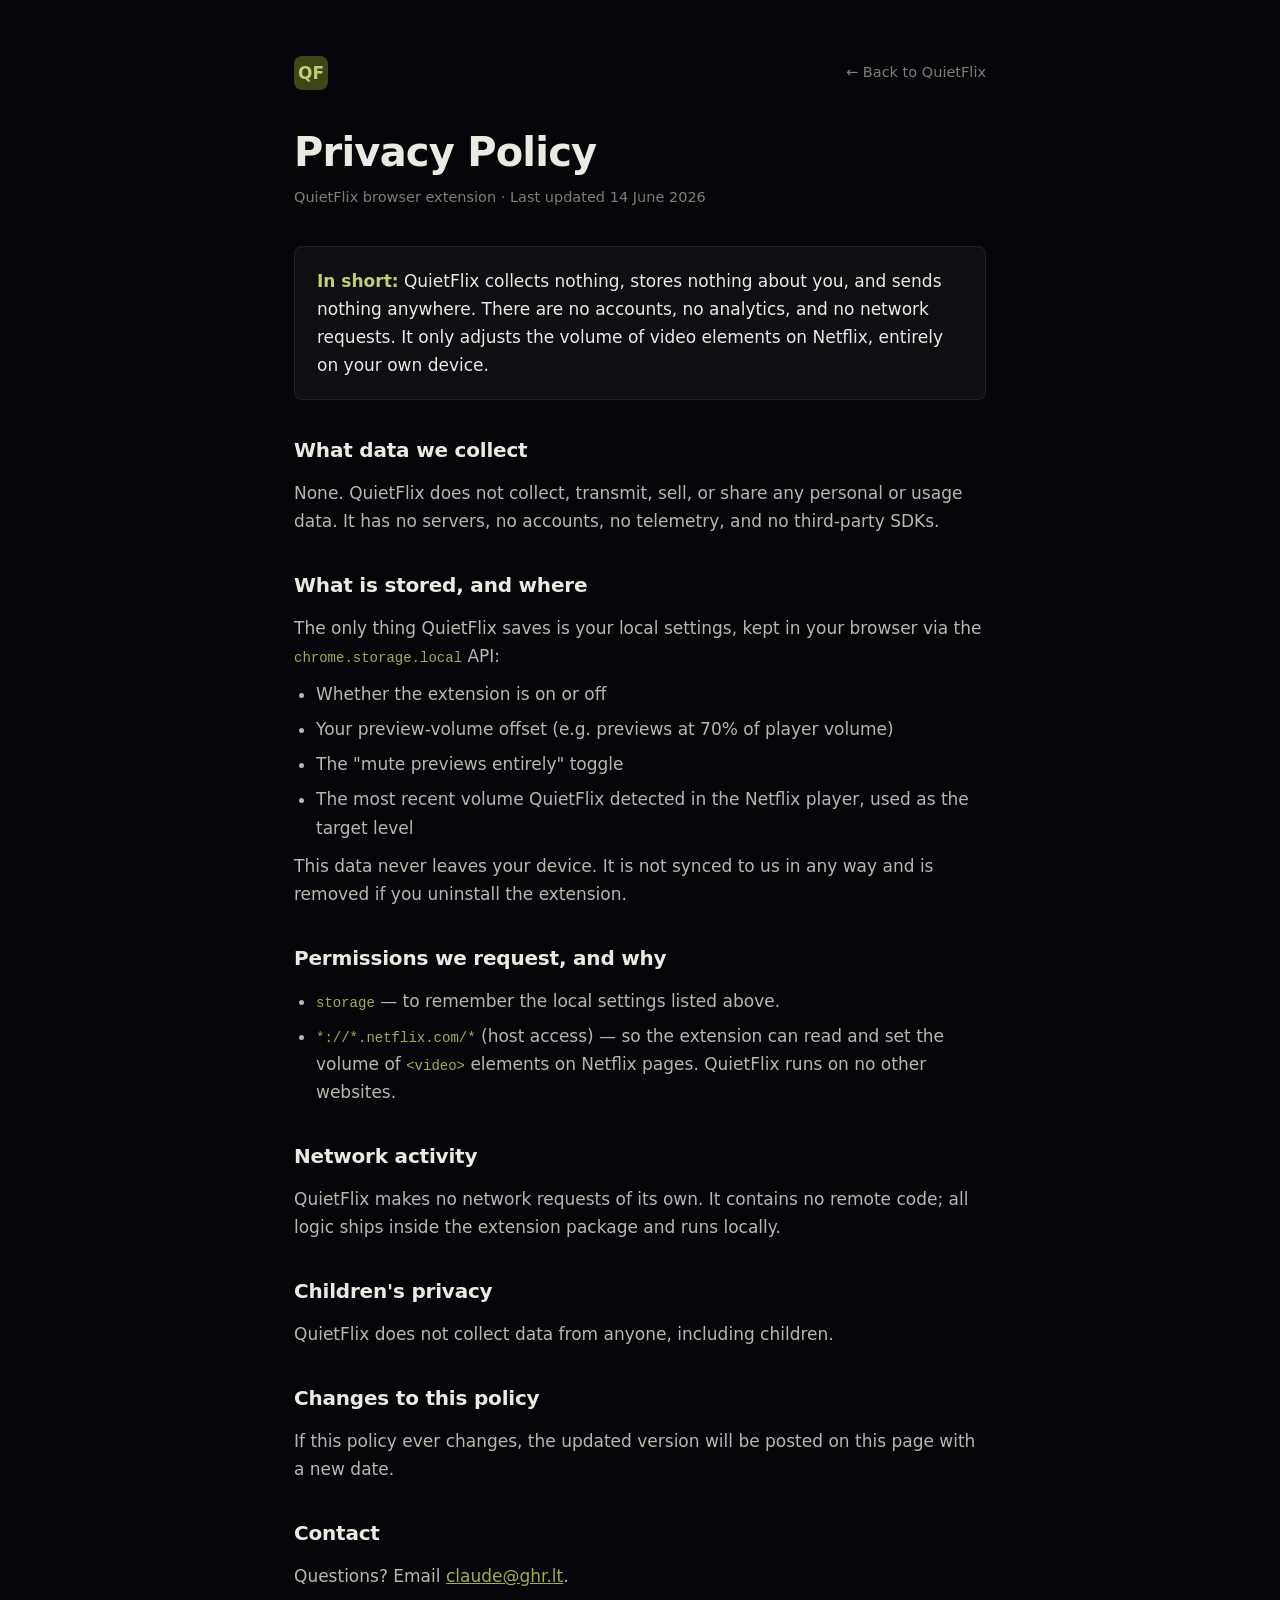
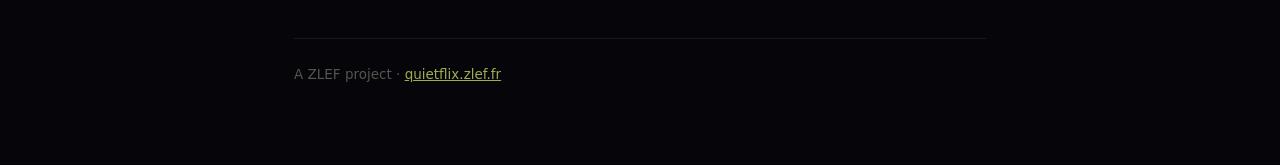
==== public/privacy.html @ c955b097 "feat: Chrome Web Store submission kit + privacy policy Upload-ready package (store/quietflix-1.0.0.z" ====
<!DOCTYPE html>
<html lang="en">
<head>
  <meta charset="utf-8">
  <!--zlef-seo-->
  <meta name="description" content="QuietFlix privacy policy — the Chrome extension collects no data, has no accounts, and makes no network requests. Everything stays in your browser.">
  <meta name="robots" content="index, follow">
  <link rel="canonical" href="https://quietflix.zlef.fr/privacy">
  <meta name="theme-color" content="#06060a">
  <meta name="color-scheme" content="dark">
  <link rel="icon" href="https://assets.zlef.fr/favicon.svg" type="image/svg+xml">
  <link rel="icon" href="https://assets.zlef.fr/favicon.ico" sizes="any">
  <link rel="apple-touch-icon" href="https://assets.zlef.fr/apple-touch-icon.png">
  <link rel="manifest" href="https://assets.zlef.fr/site.webmanifest">
  <meta property="og:type" content="website">
  <meta property="og:site_name" content="ZLEF">
  <meta property="og:title" content="QuietFlix — Privacy Policy">
  <meta property="og:description" content="QuietFlix collects no data, has no accounts, and makes no network requests. Everything stays in your browser.">
  <meta property="og:url" content="https://quietflix.zlef.fr/privacy">
  <meta property="og:image" content="https://assets.zlef.fr/og-default.png">
  <meta property="og:image:width" content="1200">
  <meta property="og:image:height" content="630">
  <meta name="twitter:card" content="summary_large_image">
  <meta name="twitter:title" content="QuietFlix — Privacy Policy">
  <meta name="twitter:description" content="QuietFlix collects no data, has no accounts, and makes no network requests.">
  <meta name="twitter:image" content="https://assets.zlef.fr/og-default.png">
  <!--/zlef-seo-->
  <title>QuietFlix — Privacy Policy</title>
  <link rel="stylesheet" href="https://da.zlef.fr/tokens.css">
  <style>
    * { box-sizing: border-box; margin: 0; padding: 0; }
    body { background: var(--zl-bg,#06060a); color: var(--zl-text,#e9eae2);
      font-family: system-ui,-apple-system,"Segoe UI",Roboto,Helvetica,Arial,sans-serif;
      font-size: 17px; line-height: 1.65; -webkit-font-smoothing: antialiased; }
    .wrap { max-width: 740px; margin: 0 auto; padding: 56px 24px 80px; }
    .top { display: flex; align-items: center; gap: 12px; margin-bottom: 40px; }
    .logo { width: 34px; height: 34px; border-radius: 8px; background: var(--zl-olive-base,#3e4618);
      color: var(--zl-olive-bright,#bdce74); display: flex; align-items: center; justify-content: center;
      font-size: 17px; font-weight: 700; }
    .top a { margin-left: auto; color: var(--zl-text-muted,#7d7e76); text-decoration: none; font-size: 14.5px; }
    .top a:hover { color: var(--zl-olive-soft,#9dae50); }
    h1 { font-size: clamp(30px,4vw,40px); letter-spacing: -0.02em; line-height: 1.1; }
    .updated { color: var(--zl-text-muted,#7d7e76); font-size: 14.5px; margin: 12px 0 36px; }
    h2 { font-size: 20px; margin: 34px 0 12px; letter-spacing: -0.01em; }
    p, li { color: var(--zl-text-soft,#b6b7ad); }
    ul { padding-left: 22px; margin: 10px 0; }
    li { margin: 7px 0; }
    code { font-family: ui-monospace,Menlo,Consolas,monospace; font-size: 14px; color: var(--zl-olive-soft,#9dae50); }
    .tldr { background: var(--zl-surface-1,#0e0e13); border: 1px solid rgba(255,255,255,.07);
      border-radius: 8px; padding: 20px 22px; margin: 8px 0 8px; }
    .tldr strong { color: var(--zl-olive-bright,#bdce74); }
    a.inline { color: var(--zl-olive-soft,#9dae50); }
    footer { margin-top: 48px; padding-top: 24px; border-top: 1px solid rgba(255,255,255,.07);
      color: var(--zl-text-faint,#54554f); font-size: 13.5px; }
  </style>
</head>
<body class="zl-scope">
  <div class="wrap">
    <div class="top">
      <div class="logo">QF</div>
      <a href="/">← Back to QuietFlix</a>
    </div>

    <h1>Privacy Policy</h1>
    <p class="updated">QuietFlix browser extension · Last updated 14 June 2026</p>

    <div class="tldr">
      <strong>In short:</strong> QuietFlix collects nothing, stores nothing about you, and sends nothing
      anywhere. There are no accounts, no analytics, and no network requests. It only adjusts the volume
      of video elements on Netflix, entirely on your own device.
    </div>

    <h2>What data we collect</h2>
    <p>None. QuietFlix does not collect, transmit, sell, or share any personal or usage data. It has no
       servers, no accounts, no telemetry, and no third-party SDKs.</p>

    <h2>What is stored, and where</h2>
    <p>The only thing QuietFlix saves is your local settings, kept in your browser via the
       <code>chrome.storage.local</code> API:</p>
    <ul>
      <li>Whether the extension is on or off</li>
      <li>Your preview-volume offset (e.g. previews at 70% of player volume)</li>
      <li>The "mute previews entirely" toggle</li>
      <li>The most recent volume QuietFlix detected in the Netflix player, used as the target level</li>
    </ul>
    <p>This data never leaves your device. It is not synced to us in any way and is removed if you
       uninstall the extension.</p>

    <h2>Permissions we request, and why</h2>
    <ul>
      <li><code>storage</code> — to remember the local settings listed above.</li>
      <li><code>*://*.netflix.com/*</code> (host access) — so the extension can read and set the volume of
          <code>&lt;video&gt;</code> elements on Netflix pages. QuietFlix runs on no other websites.</li>
    </ul>

    <h2>Network activity</h2>
    <p>QuietFlix makes no network requests of its own. It contains no remote code; all logic ships inside
       the extension package and runs locally.</p>

    <h2>Children's privacy</h2>
    <p>QuietFlix does not collect data from anyone, including children.</p>

    <h2>Changes to this policy</h2>
    <p>If this policy ever changes, the updated version will be posted on this page with a new date.</p>

    <h2>Contact</h2>
    <p>Questions? Email <a class="inline" href="mailto:claude@ghr.lt">claude@ghr.lt</a>.</p>

    <footer>A ZLEF project · <a class="inline" href="https://quietflix.zlef.fr">quietflix.zlef.fr</a></footer>
  </div>
</body>
</html>
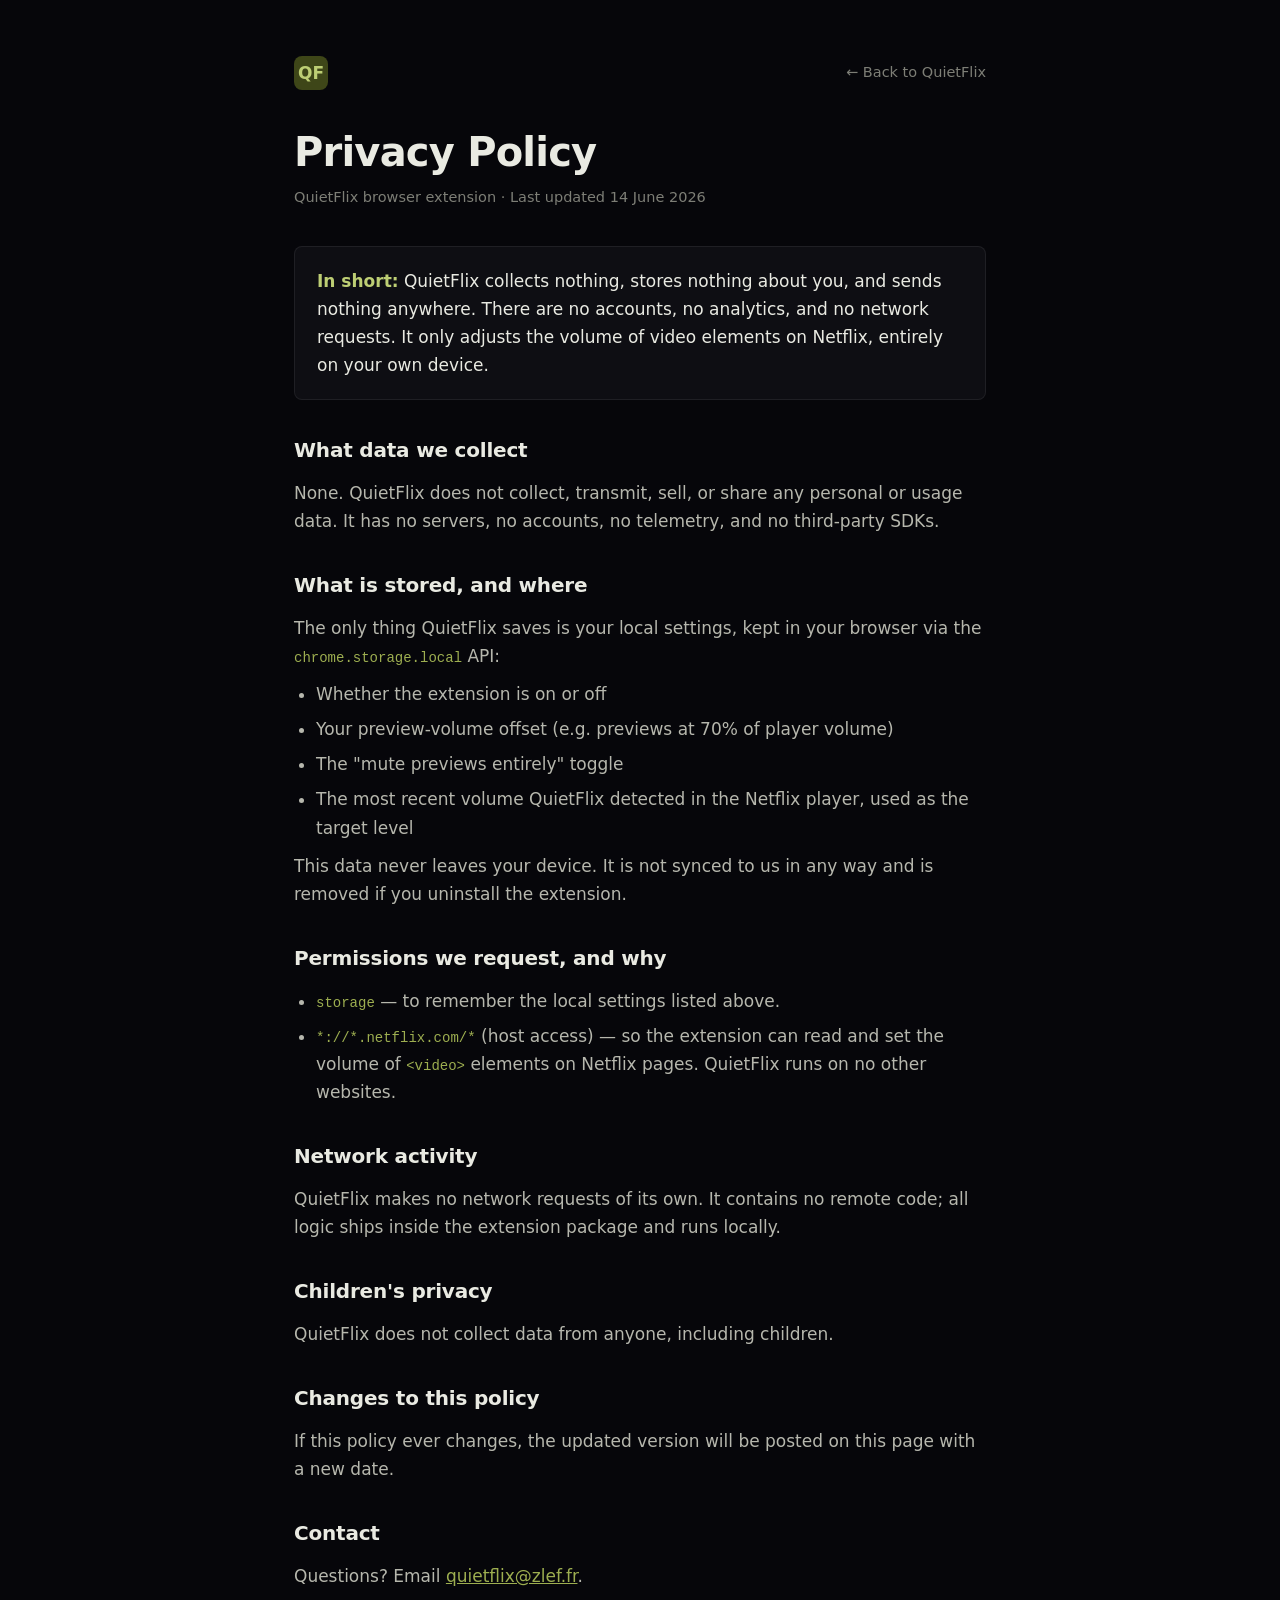
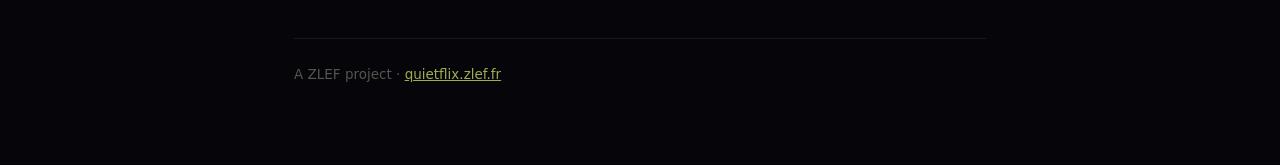
==== commit c9d2e37c: "fix: use claude@zlef.fr for public contact, never leak ghr.lt Co-Authored-By: Claude Opus 4.8 <norep" ====
--- a/public/privacy.html
+++ b/public/privacy.html
@@ -104,7 +104,7 @@
     <p>If this policy ever changes, the updated version will be posted on this page with a new date.</p>
 
     <h2>Contact</h2>
-    <p>Questions? Email <a class="inline" href="mailto:claude@ghr.lt">claude@ghr.lt</a>.</p>
+    <p>Questions? Email <a class="inline" href="mailto:quietflix@zlef.fr">quietflix@zlef.fr</a>.</p>
 
     <footer>A ZLEF project · <a class="inline" href="https://quietflix.zlef.fr">quietflix.zlef.fr</a></footer>
   </div>
